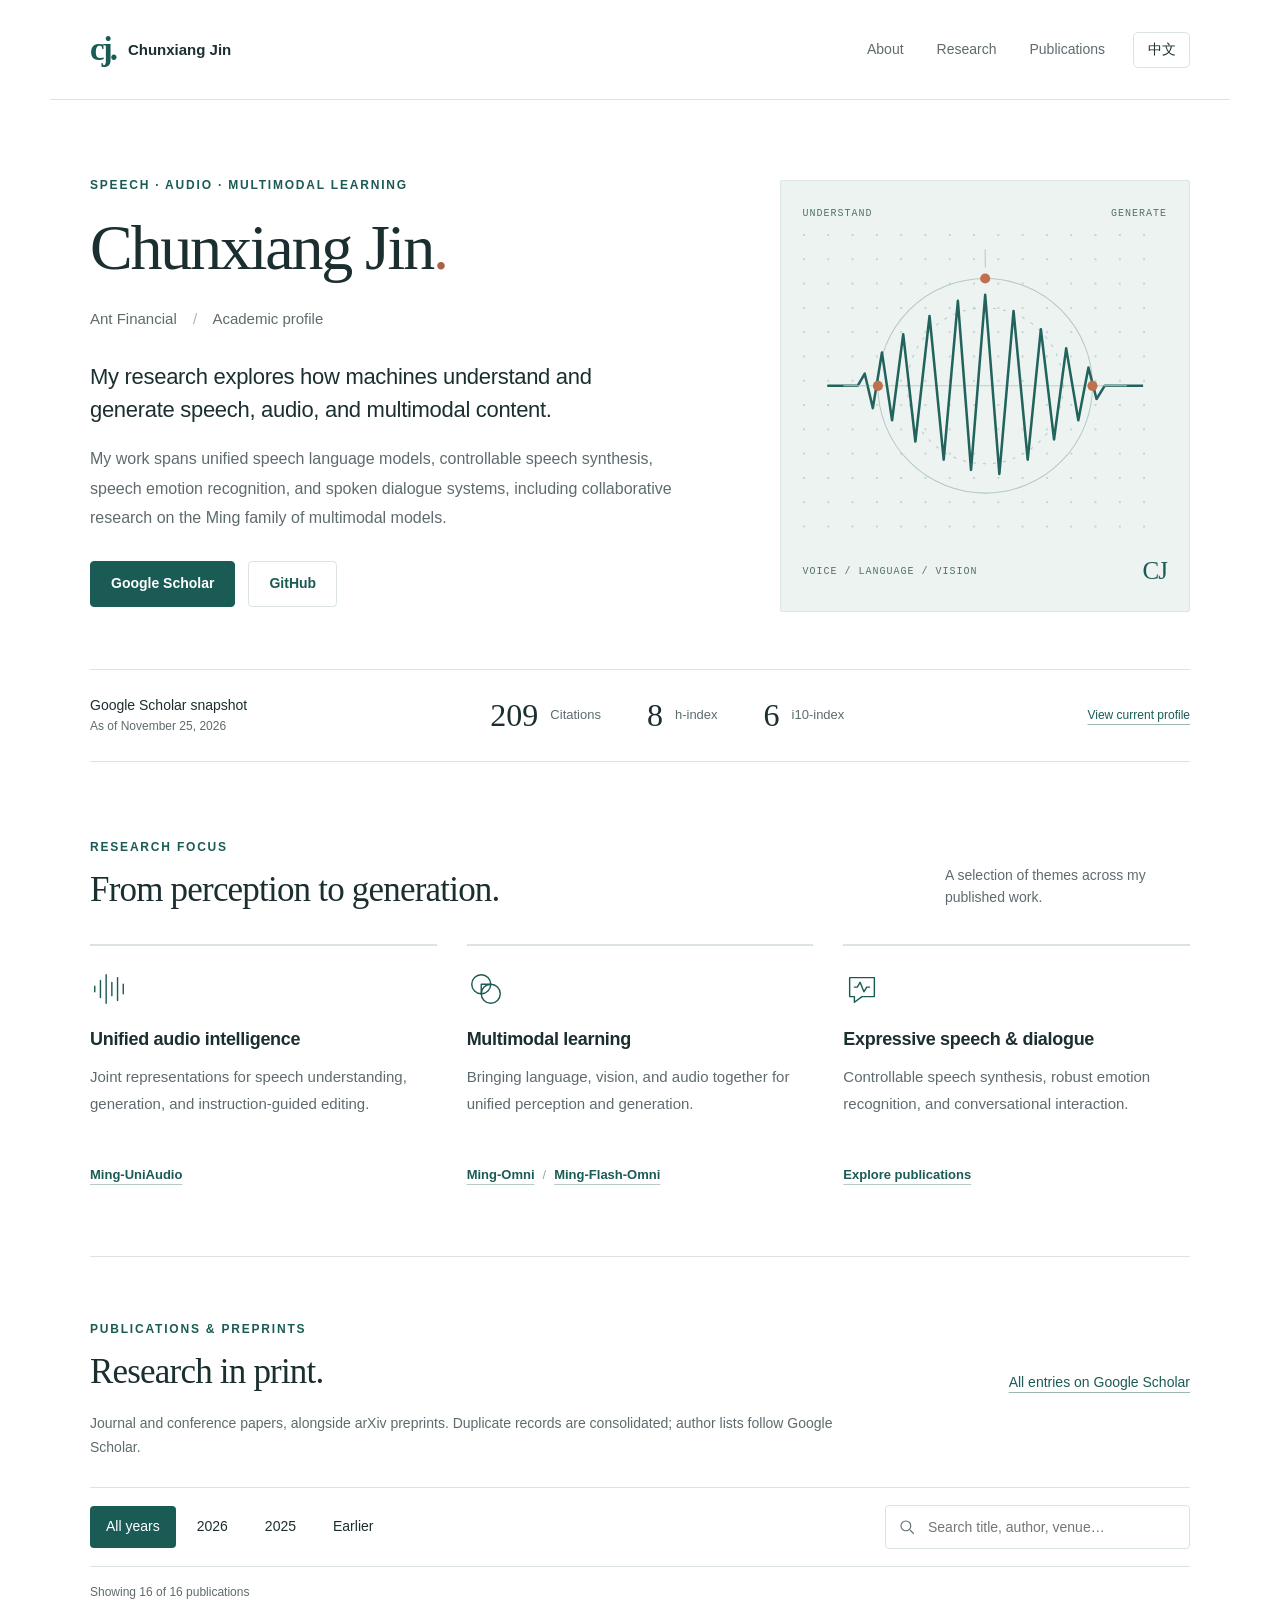
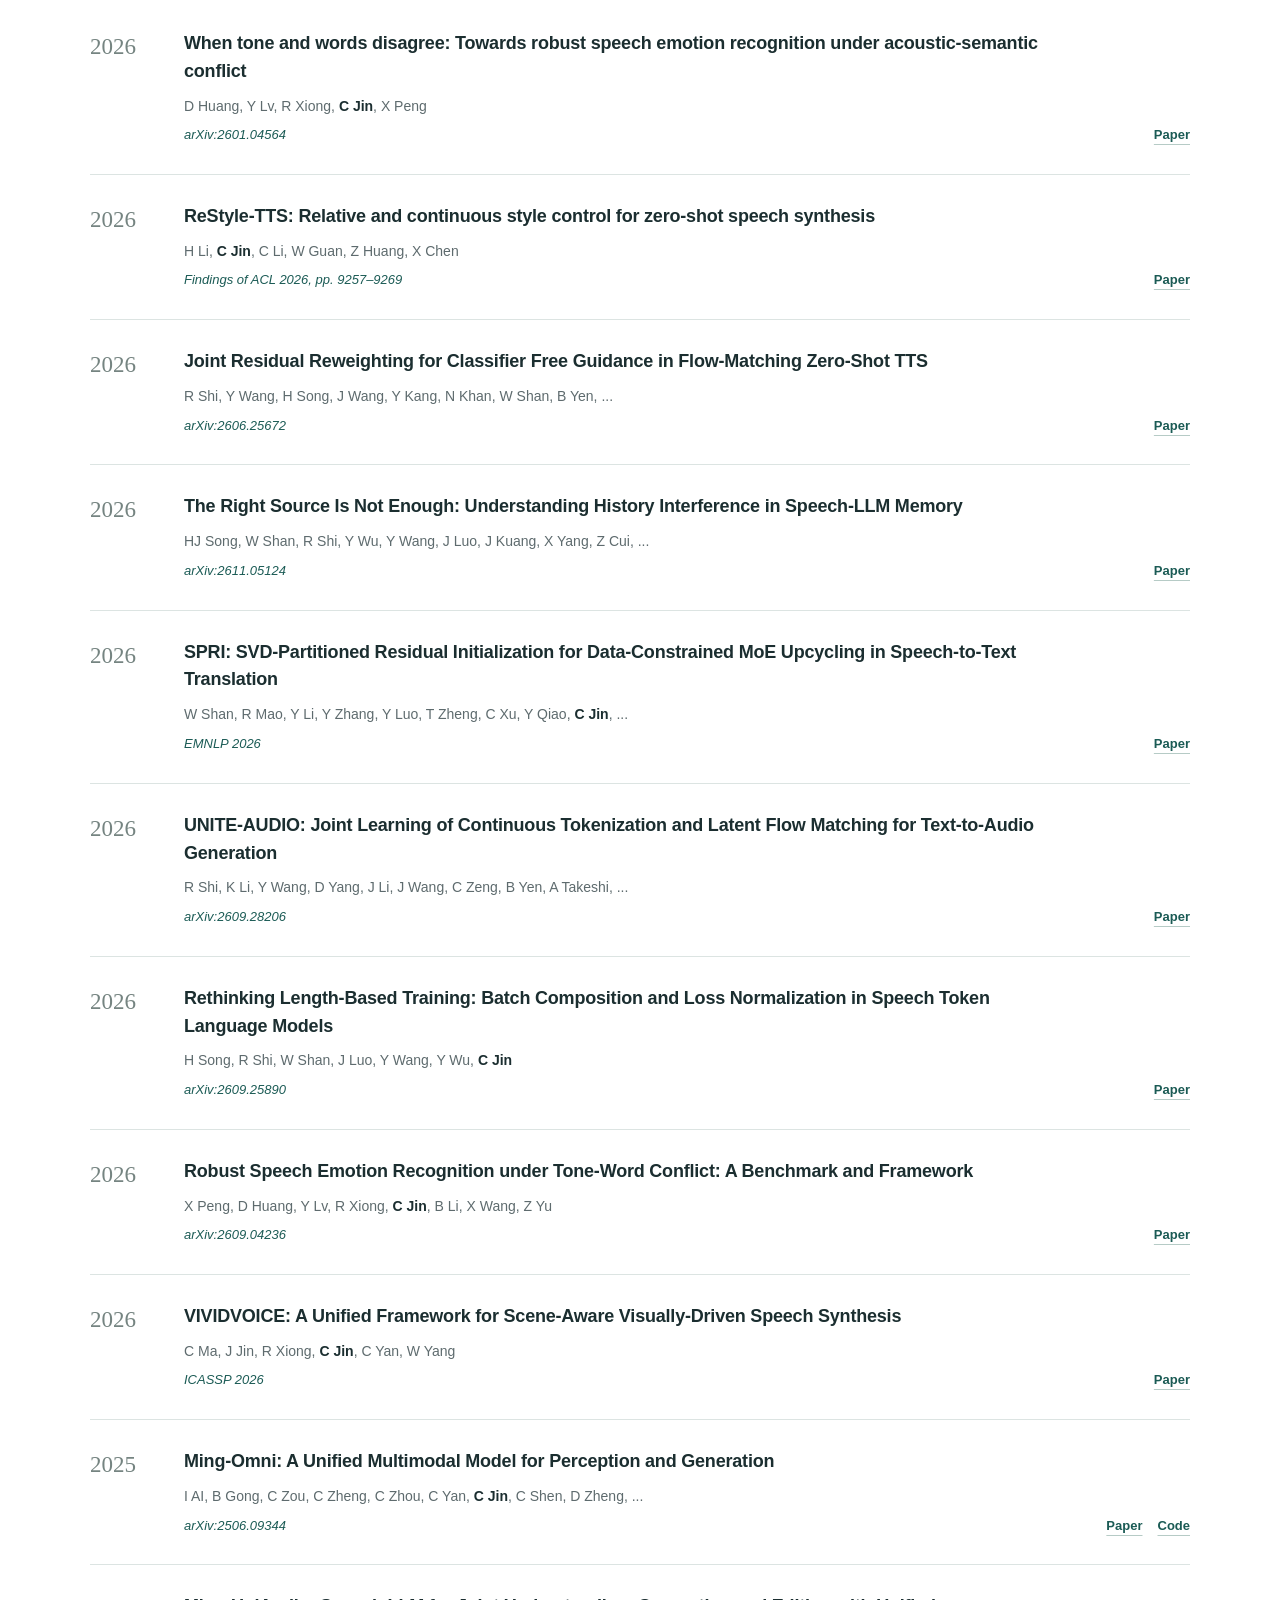
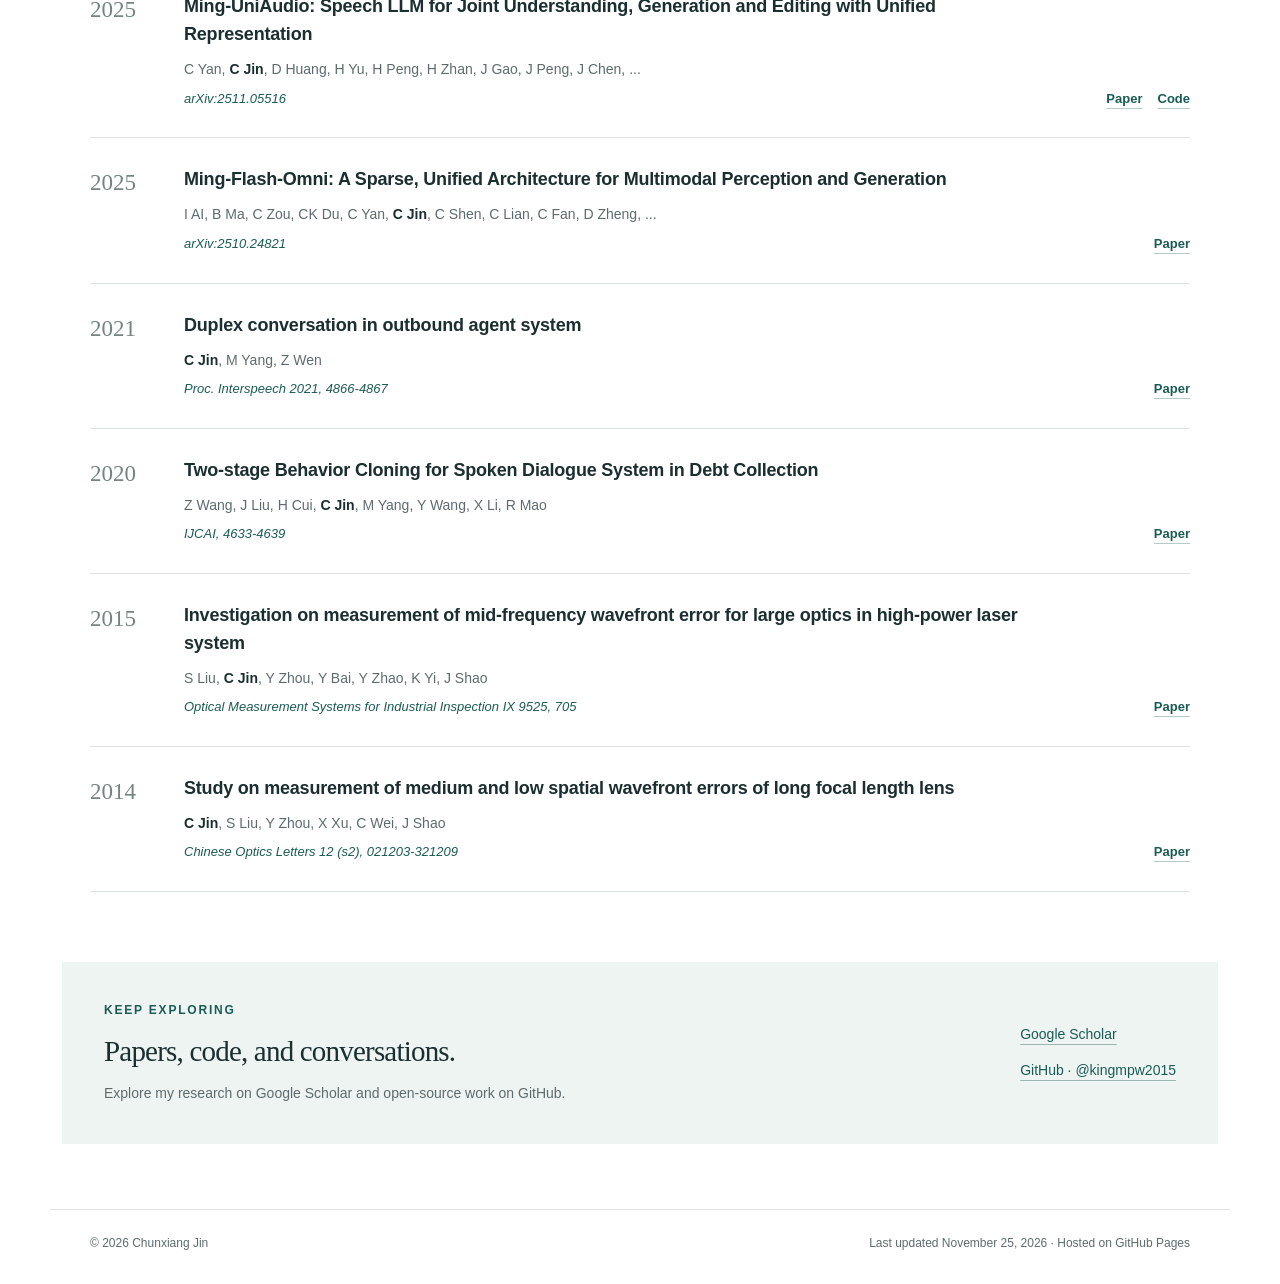
==== index.html @ 5a322dbf "Create bilingual academic homepage from Google Scholar profile" ====
<!doctype html>
<html lang="en">
<head>
  <meta charset="utf-8">
  <meta name="viewport" content="width=device-width, initial-scale=1">
  <meta name="description" content="Chunxiang Jin — research in speech, audio, multimodal understanding and generation. Publications and open-source research.">
  <meta name="theme-color" content="#123d40">
  <meta property="og:title" content="Chunxiang Jin | Academic Homepage">
  <meta property="og:description" content="Speech, audio & multimodal intelligence. Explore publications and open-source research by Chunxiang Jin.">
  <meta property="og:type" content="profile">
  <meta property="og:url" content="https://kingmpw2015.github.io/">
  <link rel="canonical" href="https://kingmpw2015.github.io/">
  <link rel="icon" type="image/svg+xml" href="assets/favicon.svg">
  <link rel="stylesheet" href="assets/style.css">
  <title>Chunxiang Jin | Academic Homepage</title>
  <script type="application/ld+json">{"@context":"https://schema.org","@type":"Person","name":"Chunxiang Jin","url":"https://kingmpw2015.github.io/","sameAs":["https://scholar.google.com/citations?user=cy7ml6kAAAAJ","https://github.com/kingmpw2015"],"knowsAbout":["Speech synthesis","Audio language models","Multimodal learning","Natural language processing"]}</script>
</head>
<body>
  <a class="skip" href="#main" data-i18n="skip">Skip to content</a>
  <header class="header">
    <a class="wordmark" href="#about" aria-label="Chunxiang Jin home"><span class="mark">cj.</span><span>Chunxiang Jin</span></a>
    <nav aria-label="Main navigation"><a href="#about" data-i18n="aboutNav">About</a><a href="#research" data-i18n="researchNav">Research</a><a href="#publications" data-i18n="pubNav">Publications</a></nav>
    <button id="language" class="language" type="button" aria-label="Switch to Chinese">中文</button>
  </header>
  <main id="main">
    <section class="hero" id="about" aria-labelledby="name">
      <div class="hero-content">
        <p class="eyebrow" data-i18n="heroLabel">SPEECH · AUDIO · MULTIMODAL LEARNING</p>
        <h1 id="name">Chunxiang Jin<span class="name-period">.</span></h1>
        <p class="affiliation">Ant Financial <span class="affiliation-divider">/</span> <span data-i18n="academicProfile">Academic profile</span></p>
        <p class="intro" data-i18n="intro">My research explores how machines understand and generate speech, audio, and multimodal content.</p>
        <p class="bio" data-i18n="bio">My work spans unified speech language models, controllable speech synthesis, speech emotion recognition, and spoken dialogue systems, including collaborative research on the Ming family of multimodal models.</p>
        <div class="hero-links"><a class="button primary" href="https://scholar.google.com/citations?user=cy7ml6kAAAAJ" target="_blank" rel="noopener noreferrer">Google Scholar</a><a class="button secondary" href="https://github.com/kingmpw2015" target="_blank" rel="noopener noreferrer">GitHub</a></div>
      </div>
      <div class="hero-art" aria-hidden="true">
        <div class="art-top"><span>UNDERSTAND</span><span>GENERATE</span></div>
        <svg viewBox="0 0 360 300" fill="none" xmlns="http://www.w3.org/2000/svg">
          <defs><pattern id="grid" width="24" height="24" patternUnits="userSpaceOnUse"><circle cx="1" cy="1" r="1" fill="#b6cdca"/></pattern></defs>
          <rect x="0" y="0" width="360" height="300" fill="url(#grid)"/>
          <circle cx="180" cy="150" r="106" stroke="#b3c9c6"/><circle cx="180" cy="150" r="77" stroke="#b3c9c6" stroke-dasharray="3 7"/>
          <path d="M24 150H54L61 138L69 172L78 117L88 184L99 99L111 205L125 81L139 223L153 66L166 233L180 60L194 237L208 76L222 223L235 94L248 203L260 113L272 184L282 132L290 163L298 150H336" stroke="#22635d" stroke-width="2.5" stroke-linejoin="round"/>
          <path d="M24 150H336" stroke="#22635d" stroke-opacity=".25"/>
          <circle cx="180" cy="44" r="5" fill="#c0704e"/><circle cx="286" cy="150" r="5" fill="#c0704e"/><circle cx="74" cy="150" r="5" fill="#c0704e"/>
          <path d="M180 33V15M297 150H320M40 150H63" stroke="#b3c9c6"/>
        </svg>
        <div class="art-bottom"><span>VOICE / LANGUAGE / VISION</span><span class="art-monogram">CJ</span></div>
      </div>
    </section>
    <aside class="metrics" aria-label="Google Scholar metrics">
      <div class="metrics-source"><span data-i18n="scholarSnapshot">Google Scholar snapshot</span><small data-i18n="asOf">As of November 25, 2026</small></div>
      <div class="metric"><strong>209</strong><span data-i18n="citations">Citations</span></div>
      <div class="metric"><strong>8</strong><span>h-index</span></div>
      <div class="metric"><strong>6</strong><span>i10-index</span></div>
      <a class="text-link" href="https://scholar.google.com/citations?user=cy7ml6kAAAAJ" target="_blank" rel="noopener noreferrer" data-i18n="liveProfile">View current profile</a>
    </aside>
    <section id="research" class="research" aria-labelledby="research-title">
      <div class="section-heading"><div><p class="eyebrow" data-i18n="researchLabel">RESEARCH FOCUS</p><h2 id="research-title" data-i18n="researchTitle">From perception to generation.</h2></div><p class="section-note" data-i18n="researchNote">A selection of themes across my published work.</p></div>
      <div class="research-grid">
        <article class="research-item"><div class="research-icon" aria-hidden="true"><svg viewBox="0 0 40 40"><path d="M5 17v6m6-12v18m6-24v30m6-22v14m6-19v24m6-17v10"/></svg></div><h3 data-i18n="audioTitle">Unified audio intelligence</h3><p data-i18n="audioText">Joint representations for speech understanding, generation, and instruction-guided editing.</p><a href="https://arxiv.org/abs/2511.05516" target="_blank" rel="noopener noreferrer">Ming-UniAudio</a></article>
        <article class="research-item"><div class="research-icon" aria-hidden="true"><svg viewBox="0 0 40 40"><circle cx="15" cy="15" r="10"/><circle cx="25" cy="25" r="10"/><path d="M15 25V15h10"/></svg></div><h3 data-i18n="multiTitle">Multimodal learning</h3><p data-i18n="multiText">Bringing language, vision, and audio together for unified perception and generation.</p><a href="https://arxiv.org/abs/2506.09344" target="_blank" rel="noopener noreferrer">Ming-Omni</a><span class="link-divider">/</span><a href="https://arxiv.org/abs/2510.24821" target="_blank" rel="noopener noreferrer">Ming-Flash-Omni</a></article>
        <article class="research-item"><div class="research-icon" aria-hidden="true"><svg viewBox="0 0 40 40"><path d="M7 8h26v20H20l-8 6v-6H7zM12 18h3l3-5 4 10 3-5h3"/></svg></div><h3 data-i18n="speechTitle">Expressive speech & dialogue</h3><p data-i18n="speechText">Controllable speech synthesis, robust emotion recognition, and conversational interaction.</p><a href="#publications" data-i18n="explorePapers">Explore publications</a></article>
      </div>
    </section>
    <section id="publications" class="publications" aria-labelledby="publications-title">
      <div class="section-heading"><div><p class="eyebrow" data-i18n="pubLabel">PUBLICATIONS & PREPRINTS</p><h2 id="publications-title" data-i18n="pubTitle">Research in print.</h2></div><a class="text-link" href="https://scholar.google.com/citations?user=cy7ml6kAAAAJ&sortby=pubdate" target="_blank" rel="noopener noreferrer" data-i18n="allOnScholar">All entries on Google Scholar</a></div>
      <p class="publication-note" data-i18n="pubNote">Journal and conference papers, alongside arXiv preprints. Duplicate records are consolidated; author lists follow Google Scholar.</p>
      <div class="filters" id="filters" hidden>
        <div class="year-filters" role="group" aria-label="Filter publications by year"><button type="button" data-year="all" aria-pressed="true" data-i18n="allYears">All years</button><button type="button" data-year="2026" aria-pressed="false">2026</button><button type="button" data-year="2025" aria-pressed="false">2025</button><button type="button" data-year="earlier" aria-pressed="false" data-i18n="earlier">Earlier</button></div>
        <label class="search"><svg viewBox="0 0 24 24" fill="none" aria-hidden="true"><circle cx="10.5" cy="10.5" r="6.5"/><path d="m16 16 5 5"/></svg><span class="sr-only" data-i18n="searchLabel">Search publications</span><input id="search" type="search" placeholder="Search title, author, venue…" autocomplete="off"></label>
      </div>
      <p class="result-count" id="result-count" role="status" aria-live="polite"></p>
      <div id="publication-list"><article class="publication" data-year="2026" data-search="when tone and words disagree: towards robust speech emotion recognition under acoustic-semantic conflict d huang, y lv, r xiong, c jin, x peng arxiv:2601.04564 2026">
        <div class="pub-year">2026</div>
        <div class="pub-body"><h3><a href="https://arxiv.org/abs/2601.04564" target="_blank" rel="noopener noreferrer">When tone and words disagree: Towards robust speech emotion recognition under acoustic-semantic conflict</a></h3>
        <p class="pub-authors">D Huang, Y Lv, R Xiong, <strong>C Jin</strong>, X Peng</p><div class="pub-meta"><span class="pub-venue">arXiv:2601.04564</span><span class="pub-links"><a href="https://arxiv.org/abs/2601.04564" target="_blank" rel="noopener noreferrer" data-i18n="paper">Paper</a></span></div></div>
      </article>
<article class="publication" data-year="2026" data-search="restyle-tts: relative and continuous style control for zero-shot speech synthesis h li, c jin, c li, w guan, z huang, x chen findings of acl 2026, pp. 9257–9269 2026">
        <div class="pub-year">2026</div>
        <div class="pub-body"><h3><a href="https://scholar.google.com/citations?view_op=view_citation&amp;hl=en&amp;user=cy7ml6kAAAAJ&amp;pagesize=100&amp;citation_for_view=cy7ml6kAAAAJ:eQOLeE2rZwMC" target="_blank" rel="noopener noreferrer">ReStyle-TTS: Relative and continuous style control for zero-shot speech synthesis</a></h3>
        <p class="pub-authors">H Li, <strong>C Jin</strong>, C Li, W Guan, Z Huang, X Chen</p><div class="pub-meta"><span class="pub-venue">Findings of ACL 2026, pp. 9257–9269</span><span class="pub-links"><a href="https://scholar.google.com/citations?view_op=view_citation&amp;hl=en&amp;user=cy7ml6kAAAAJ&amp;pagesize=100&amp;citation_for_view=cy7ml6kAAAAJ:eQOLeE2rZwMC" target="_blank" rel="noopener noreferrer" data-i18n="paper">Paper</a></span></div></div>
      </article>
<article class="publication" data-year="2026" data-search="joint residual reweighting for classifier free guidance in flow-matching zero-shot tts r shi, y wang, h song, j wang, y kang, n khan, w shan, b yen, ... arxiv:2606.25672 2026">
        <div class="pub-year">2026</div>
        <div class="pub-body"><h3><a href="https://arxiv.org/abs/2606.25672" target="_blank" rel="noopener noreferrer">Joint Residual Reweighting for Classifier Free Guidance in Flow-Matching Zero-Shot TTS</a></h3>
        <p class="pub-authors">R Shi, Y Wang, H Song, J Wang, Y Kang, N Khan, W Shan, B Yen, ...</p><div class="pub-meta"><span class="pub-venue">arXiv:2606.25672</span><span class="pub-links"><a href="https://arxiv.org/abs/2606.25672" target="_blank" rel="noopener noreferrer" data-i18n="paper">Paper</a></span></div></div>
      </article>
<article class="publication" data-year="2026" data-search="the right source is not enough: understanding history interference in speech-llm memory hj song, w shan, r shi, y wu, y wang, j luo, j kuang, x yang, z cui, ... arxiv:2611.05124 2026">
        <div class="pub-year">2026</div>
        <div class="pub-body"><h3><a href="https://arxiv.org/abs/2611.05124" target="_blank" rel="noopener noreferrer">The Right Source Is Not Enough: Understanding History Interference in Speech-LLM Memory</a></h3>
        <p class="pub-authors">HJ Song, W Shan, R Shi, Y Wu, Y Wang, J Luo, J Kuang, X Yang, Z Cui, ...</p><div class="pub-meta"><span class="pub-venue">arXiv:2611.05124</span><span class="pub-links"><a href="https://arxiv.org/abs/2611.05124" target="_blank" rel="noopener noreferrer" data-i18n="paper">Paper</a></span></div></div>
      </article>
<article class="publication" data-year="2026" data-search="spri: svd-partitioned residual initialization for data-constrained moe upcycling in speech-to-text translation w shan, r mao, y li, y zhang, y luo, t zheng, c xu, y qiao, c jin, ... emnlp 2026 2026">
        <div class="pub-year">2026</div>
        <div class="pub-body"><h3><a href="https://arxiv.org/abs/2606.16456" target="_blank" rel="noopener noreferrer">SPRI: SVD-Partitioned Residual Initialization for Data-Constrained MoE Upcycling in Speech-to-Text Translation</a></h3>
        <p class="pub-authors">W Shan, R Mao, Y Li, Y Zhang, Y Luo, T Zheng, C Xu, Y Qiao, <strong>C Jin</strong>, ...</p><div class="pub-meta"><span class="pub-venue">EMNLP 2026</span><span class="pub-links"><a href="https://arxiv.org/abs/2606.16456" target="_blank" rel="noopener noreferrer" data-i18n="paper">Paper</a></span></div></div>
      </article>
<article class="publication" data-year="2026" data-search="unite-audio: joint learning of continuous tokenization and latent flow matching for text-to-audio generation r shi, k li, y wang, d yang, j li, j wang, c zeng, b yen, a takeshi, ... arxiv:2609.28206 2026">
        <div class="pub-year">2026</div>
        <div class="pub-body"><h3><a href="https://arxiv.org/abs/2609.28206" target="_blank" rel="noopener noreferrer">UNITE-AUDIO: Joint Learning of Continuous Tokenization and Latent Flow Matching for Text-to-Audio Generation</a></h3>
        <p class="pub-authors">R Shi, K Li, Y Wang, D Yang, J Li, J Wang, C Zeng, B Yen, A Takeshi, ...</p><div class="pub-meta"><span class="pub-venue">arXiv:2609.28206</span><span class="pub-links"><a href="https://arxiv.org/abs/2609.28206" target="_blank" rel="noopener noreferrer" data-i18n="paper">Paper</a></span></div></div>
      </article>
<article class="publication" data-year="2026" data-search="rethinking length-based training: batch composition and loss normalization in speech token language models h song, r shi, w shan, j luo, y wang, y wu, c jin arxiv:2609.25890 2026">
        <div class="pub-year">2026</div>
        <div class="pub-body"><h3><a href="https://arxiv.org/abs/2609.25890" target="_blank" rel="noopener noreferrer">Rethinking Length-Based Training: Batch Composition and Loss Normalization in Speech Token Language Models</a></h3>
        <p class="pub-authors">H Song, R Shi, W Shan, J Luo, Y Wang, Y Wu, <strong>C Jin</strong></p><div class="pub-meta"><span class="pub-venue">arXiv:2609.25890</span><span class="pub-links"><a href="https://arxiv.org/abs/2609.25890" target="_blank" rel="noopener noreferrer" data-i18n="paper">Paper</a></span></div></div>
      </article>
<article class="publication" data-year="2026" data-search="robust speech emotion recognition under tone-word conflict: a benchmark and framework x peng, d huang, y lv, r xiong, c jin, b li, x wang, z yu arxiv:2609.04236 2026">
        <div class="pub-year">2026</div>
        <div class="pub-body"><h3><a href="https://arxiv.org/abs/2609.04236" target="_blank" rel="noopener noreferrer">Robust Speech Emotion Recognition under Tone-Word Conflict: A Benchmark and Framework</a></h3>
        <p class="pub-authors">X Peng, D Huang, Y Lv, R Xiong, <strong>C Jin</strong>, B Li, X Wang, Z Yu</p><div class="pub-meta"><span class="pub-venue">arXiv:2609.04236</span><span class="pub-links"><a href="https://arxiv.org/abs/2609.04236" target="_blank" rel="noopener noreferrer" data-i18n="paper">Paper</a></span></div></div>
      </article>
<article class="publication" data-year="2026" data-search="vividvoice: a unified framework for scene-aware visually-driven speech synthesis c ma, j jin, r xiong, c jin, c yan, w yang icassp 2026 2026">
        <div class="pub-year">2026</div>
        <div class="pub-body"><h3><a href="https://scholar.google.com/citations?view_op=view_citation&amp;hl=en&amp;user=cy7ml6kAAAAJ&amp;pagesize=100&amp;citation_for_view=cy7ml6kAAAAJ:WF5omc3nYNoC" target="_blank" rel="noopener noreferrer">VIVIDVOICE: A Unified Framework for Scene-Aware Visually-Driven Speech Synthesis</a></h3>
        <p class="pub-authors">C Ma, J Jin, R Xiong, <strong>C Jin</strong>, C Yan, W Yang</p><div class="pub-meta"><span class="pub-venue">ICASSP 2026</span><span class="pub-links"><a href="https://scholar.google.com/citations?view_op=view_citation&amp;hl=en&amp;user=cy7ml6kAAAAJ&amp;pagesize=100&amp;citation_for_view=cy7ml6kAAAAJ:WF5omc3nYNoC" target="_blank" rel="noopener noreferrer" data-i18n="paper">Paper</a></span></div></div>
      </article>
<article class="publication" data-year="2025" data-search="ming-omni: a unified multimodal model for perception and generation i ai, b gong, c zou, c zheng, c zhou, c yan, c jin, c shen, d zheng, ... arxiv:2506.09344 2025">
        <div class="pub-year">2025</div>
        <div class="pub-body"><h3><a href="https://arxiv.org/abs/2506.09344" target="_blank" rel="noopener noreferrer">Ming-Omni: A Unified Multimodal Model for Perception and Generation</a></h3>
        <p class="pub-authors">I AI, B Gong, C Zou, C Zheng, C Zhou, C Yan, <strong>C Jin</strong>, C Shen, D Zheng, ...</p><div class="pub-meta"><span class="pub-venue">arXiv:2506.09344</span><span class="pub-links"><a href="https://arxiv.org/abs/2506.09344" target="_blank" rel="noopener noreferrer" data-i18n="paper">Paper</a><a href="https://github.com/inclusionAI/Ming" target="_blank" rel="noopener noreferrer" data-i18n="code">Code</a></span></div></div>
      </article>
<article class="publication" data-year="2025" data-search="ming-uniaudio: speech llm for joint understanding, generation and editing with unified representation c yan, c jin, d huang, h yu, h peng, h zhan, j gao, j peng, j chen, ... arxiv:2511.05516 2025">
        <div class="pub-year">2025</div>
        <div class="pub-body"><h3><a href="https://arxiv.org/abs/2511.05516" target="_blank" rel="noopener noreferrer">Ming-UniAudio: Speech LLM for Joint Understanding, Generation and Editing with Unified Representation</a></h3>
        <p class="pub-authors">C Yan, <strong>C Jin</strong>, D Huang, H Yu, H Peng, H Zhan, J Gao, J Peng, J Chen, ...</p><div class="pub-meta"><span class="pub-venue">arXiv:2511.05516</span><span class="pub-links"><a href="https://arxiv.org/abs/2511.05516" target="_blank" rel="noopener noreferrer" data-i18n="paper">Paper</a><a href="https://github.com/inclusionAI/Ming-UniAudio" target="_blank" rel="noopener noreferrer" data-i18n="code">Code</a></span></div></div>
      </article>
<article class="publication" data-year="2025" data-search="ming-flash-omni: a sparse, unified architecture for multimodal perception and generation i ai, b ma, c zou, ck du, c yan, c jin, c shen, c lian, c fan, d zheng, ... arxiv:2510.24821 2025">
        <div class="pub-year">2025</div>
        <div class="pub-body"><h3><a href="https://arxiv.org/abs/2510.24821" target="_blank" rel="noopener noreferrer">Ming-Flash-Omni: A Sparse, Unified Architecture for Multimodal Perception and Generation</a></h3>
        <p class="pub-authors">I AI, B Ma, C Zou, CK Du, C Yan, <strong>C Jin</strong>, C Shen, C Lian, C Fan, D Zheng, ...</p><div class="pub-meta"><span class="pub-venue">arXiv:2510.24821</span><span class="pub-links"><a href="https://arxiv.org/abs/2510.24821" target="_blank" rel="noopener noreferrer" data-i18n="paper">Paper</a></span></div></div>
      </article>
<article class="publication" data-year="2021" data-search="duplex conversation in outbound agent system c jin, m yang, z wen proc. interspeech 2021, 4866-4867 2021">
        <div class="pub-year">2021</div>
        <div class="pub-body"><h3><a href="https://scholar.google.com/citations?view_op=view_citation&amp;hl=en&amp;user=cy7ml6kAAAAJ&amp;pagesize=100&amp;citation_for_view=cy7ml6kAAAAJ:zYLM7Y9cAGgC" target="_blank" rel="noopener noreferrer">Duplex conversation in outbound agent system</a></h3>
        <p class="pub-authors"><strong>C Jin</strong>, M Yang, Z Wen</p><div class="pub-meta"><span class="pub-venue">Proc. Interspeech 2021, 4866-4867</span><span class="pub-links"><a href="https://scholar.google.com/citations?view_op=view_citation&amp;hl=en&amp;user=cy7ml6kAAAAJ&amp;pagesize=100&amp;citation_for_view=cy7ml6kAAAAJ:zYLM7Y9cAGgC" target="_blank" rel="noopener noreferrer" data-i18n="paper">Paper</a></span></div></div>
      </article>
<article class="publication" data-year="2020" data-search="two-stage behavior cloning for spoken dialogue system in debt collection z wang, j liu, h cui, c jin, m yang, y wang, x li, r mao ijcai, 4633-4639 2020">
        <div class="pub-year">2020</div>
        <div class="pub-body"><h3><a href="https://scholar.google.com/citations?view_op=view_citation&amp;hl=en&amp;user=cy7ml6kAAAAJ&amp;pagesize=100&amp;citation_for_view=cy7ml6kAAAAJ:W7OEmFMy1HYC" target="_blank" rel="noopener noreferrer">Two-stage Behavior Cloning for Spoken Dialogue System in Debt Collection</a></h3>
        <p class="pub-authors">Z Wang, J Liu, H Cui, <strong>C Jin</strong>, M Yang, Y Wang, X Li, R Mao</p><div class="pub-meta"><span class="pub-venue">IJCAI, 4633-4639</span><span class="pub-links"><a href="https://scholar.google.com/citations?view_op=view_citation&amp;hl=en&amp;user=cy7ml6kAAAAJ&amp;pagesize=100&amp;citation_for_view=cy7ml6kAAAAJ:W7OEmFMy1HYC" target="_blank" rel="noopener noreferrer" data-i18n="paper">Paper</a></span></div></div>
      </article>
<article class="publication" data-year="2015" data-search="investigation on measurement of mid-frequency wavefront error for large optics in high-power laser system s liu, c jin, y zhou, y bai, y zhao, k yi, j shao optical measurement systems for industrial inspection ix 9525, 705 2015">
        <div class="pub-year">2015</div>
        <div class="pub-body"><h3><a href="https://scholar.google.com/citations?view_op=view_citation&amp;hl=en&amp;user=cy7ml6kAAAAJ&amp;pagesize=100&amp;citation_for_view=cy7ml6kAAAAJ:u-x6o8ySG0sC" target="_blank" rel="noopener noreferrer">Investigation on measurement of mid-frequency wavefront error for large optics in high-power laser system</a></h3>
        <p class="pub-authors">S Liu, <strong>C Jin</strong>, Y Zhou, Y Bai, Y Zhao, K Yi, J Shao</p><div class="pub-meta"><span class="pub-venue">Optical Measurement Systems for Industrial Inspection IX 9525, 705</span><span class="pub-links"><a href="https://scholar.google.com/citations?view_op=view_citation&amp;hl=en&amp;user=cy7ml6kAAAAJ&amp;pagesize=100&amp;citation_for_view=cy7ml6kAAAAJ:u-x6o8ySG0sC" target="_blank" rel="noopener noreferrer" data-i18n="paper">Paper</a></span></div></div>
      </article>
<article class="publication" data-year="2014" data-search="study on measurement of medium and low spatial wavefront errors of long focal length lens c jin, s liu, y zhou, x xu, c wei, j shao chinese optics letters 12 (s2), 021203-321209 2014">
        <div class="pub-year">2014</div>
        <div class="pub-body"><h3><a href="https://scholar.google.com/citations?view_op=view_citation&amp;hl=en&amp;user=cy7ml6kAAAAJ&amp;pagesize=100&amp;citation_for_view=cy7ml6kAAAAJ:d1gkVwhDpl0C" target="_blank" rel="noopener noreferrer">Study on measurement of medium and low spatial wavefront errors of long focal length lens</a></h3>
        <p class="pub-authors"><strong>C Jin</strong>, S Liu, Y Zhou, X Xu, C Wei, J Shao</p><div class="pub-meta"><span class="pub-venue">Chinese Optics Letters 12 (s2), 021203-321209</span><span class="pub-links"><a href="https://scholar.google.com/citations?view_op=view_citation&amp;hl=en&amp;user=cy7ml6kAAAAJ&amp;pagesize=100&amp;citation_for_view=cy7ml6kAAAAJ:d1gkVwhDpl0C" target="_blank" rel="noopener noreferrer" data-i18n="paper">Paper</a></span></div></div>
      </article></div>
      <div class="empty" id="empty" hidden><p data-i18n="noResults">No publications match your search.</p><button class="button secondary" id="reset" type="button" data-i18n="reset">Reset filters</button></div>
    </section>
    <section class="connect" aria-labelledby="connect-title"><div><p class="eyebrow" data-i18n="connectLabel">KEEP EXPLORING</p><h2 id="connect-title" data-i18n="connectTitle">Papers, code, and conversations.</h2><p data-i18n="connectText">Explore my research on Google Scholar and open-source work on GitHub.</p></div><div class="connect-links"><a href="https://scholar.google.com/citations?user=cy7ml6kAAAAJ" target="_blank" rel="noopener noreferrer">Google Scholar</a><a href="https://github.com/kingmpw2015" target="_blank" rel="noopener noreferrer">GitHub · @kingmpw2015</a></div></section>
  </main>
  <footer><span>© 2026 Chunxiang Jin</span><span data-i18n="footer">Last updated November 25, 2026 · Hosted on GitHub Pages</span></footer>
  <script src="assets/main.js" defer></script>
</body>
</html>
---- assets/style.css ----
:root{--ink:#1b2e30;--muted:#5e6b6e;--green:#1b5b55;--line:#dce4e2;--light:#edf4f1;--paper:#fff;--serif:Georgia,'Times New Roman','Songti SC',serif;--sans:Inter,-apple-system,BlinkMacSystemFont,'Segoe UI','PingFang SC','Microsoft YaHei',sans-serif}*{box-sizing:border-box}html{scroll-behavior:smooth;scroll-padding-top:110px}body{margin:0;color:var(--ink);background:var(--paper);font-family:var(--sans);font-size:16px;line-height:1.7}a{color:var(--green);text-decoration:none;text-underline-offset:5px}a:hover{text-decoration:underline}button,input{font:inherit}button,a,input{-webkit-tap-highlight-color:transparent}button{cursor:pointer}button:focus-visible,a:focus-visible,input:focus-visible{outline:3px solid #bc704e;outline-offset:5px}button{color:inherit}svg{display:block}main,.header,footer{max-width:1180px;margin:auto;padding-left:40px;padding-right:40px}.header{height:100px;display:flex;align-items:center;justify-content:space-between;gap:28px;border-bottom:1px solid var(--line)}.wordmark{display:flex;gap:13px;align-items:center;color:var(--ink);font-weight:600;font-size:15px}.mark{font-family:var(--serif);color:var(--green);font-size:33px;font-weight:700;letter-spacing:-3px;line-height:1}.header nav{display:flex;gap:33px;margin-left:auto}.header nav a{color:var(--muted);font-size:14px}.header nav a:hover{color:var(--green)}.language{border:1px solid var(--line);border-radius:5px;padding:5px 12px;background:white;font-size:14px;min-width:57px;min-height:36px}.hero{display:grid;grid-template-columns:1.5fr 1fr;gap:74px;padding:75px 0 62px;align-items:center}.eyebrow{font-size:12px;font-weight:650;letter-spacing:1.8px;color:var(--green);margin:0 0 18px}h1,h2,h3,p{margin-top:0}h1{font-family:var(--serif);font-size:clamp(44px,5vw,66px);font-weight:400;line-height:1.1;letter-spacing:-2.2px;margin-bottom:22px}.name-period{color:#aa6246}.affiliation{font-size:15px;color:var(--muted);margin-bottom:29px}.affiliation-divider{color:#abb8b5;margin:0 12px}.intro{font-size:22px;line-height:1.5;max-width:580px;margin-bottom:18px;letter-spacing:-.3px}.bio{color:var(--muted);max-width:590px;font-size:16px;line-height:1.85;margin-bottom:28px}.hero-links{display:flex;gap:13px;flex-wrap:wrap}.button{display:inline-flex;align-items:center;justify-content:center;padding:10px 20px;border-radius:4px;font-size:14px;font-weight:550;min-height:46px;border:1px solid var(--line)}.button:hover{text-decoration:none;filter:brightness(.94)}.primary{background:var(--green);border-color:var(--green);color:white}.secondary{background:white;color:var(--green)}.hero-art{align-self:center;background:#edf3f0;border:1px solid #dce7e2;padding:24px 22px 18px;transform:translateY(5px);border-radius:2px}.hero-art svg{width:100%;margin:12px 0}.art-top,.art-bottom{display:flex;justify-content:space-between;align-items:center;font-family:ui-monospace,monospace;font-size:10px;letter-spacing:1px;color:#53736e}.art-monogram{font-family:var(--serif);font-size:25px;letter-spacing:-1px;color:var(--green)}.metrics{border-top:1px solid var(--line);border-bottom:1px solid var(--line);padding:24px 0;display:flex;gap:46px;align-items:center}.metrics-source{font-size:14px;line-height:1.65;margin-right:auto}.metrics-source small{display:block;color:var(--muted);font-size:12px}.metric{display:flex;align-items:center;gap:12px}.metric strong{font:32px var(--serif)}.metric span{font-size:13px;color:var(--muted)}.text-link{font-size:14px;text-decoration:underline;text-decoration-color:#9db6b1}.metrics .text-link{margin-left:auto;font-size:12px}.research{padding:75px 0 69px}.section-heading{display:flex;align-items:end;justify-content:space-between;gap:30px;margin-bottom:31px}.section-heading .eyebrow{margin-bottom:10px}h2{font-family:var(--serif);font-size:35px;line-height:1.3;letter-spacing:-.8px;font-weight:400;margin-bottom:0}.section-note{max-width:245px;font-size:14px;color:var(--muted);line-height:1.6;margin-bottom:4px}.research-grid{display:grid;grid-template-columns:repeat(3,1fr);gap:30px}.research-item{border-top:2px solid var(--line);padding-top:24px}.research-icon{width:38px;height:38px;margin-bottom:18px}.research-icon svg{width:100%;height:100%;fill:none;stroke:var(--green);stroke-width:1.5;stroke-linecap:round;stroke-linejoin:round}h3{font-weight:600;font-size:18px;letter-spacing:-.3px;line-height:1.5}.research-item h3{margin-bottom:10px}.research-item p{color:var(--muted);font-size:15px;line-height:1.8;min-height:81px;margin-bottom:16px}.research-item a{font-size:13px;font-weight:550;text-decoration:underline;text-decoration-color:#b6cbc6}.link-divider{font-size:13px;color:#9aa9a6;margin:0 8px}.publications{padding:62px 0 70px;border-top:1px solid var(--line)}.publications .section-heading{margin-bottom:17px}.publication-note{font-size:14px;color:var(--muted);max-width:790px;line-height:1.7;margin-bottom:27px}.filters{display:flex;gap:22px;justify-content:space-between;align-items:center;padding:17px 0;border-top:1px solid var(--line);border-bottom:1px solid var(--line)}[hidden]{display:none!important}.year-filters{display:flex;gap:5px}.year-filters button{border:0;background:transparent;border-radius:4px;padding:9px 16px;font-size:14px;min-height:42px;white-space:nowrap}.year-filters button[aria-pressed=true]{background:var(--green);color:white}.year-filters button:hover:not([aria-pressed=true]){background:var(--light)}.search{display:flex;align-items:center;gap:10px;border:1px solid var(--line);border-radius:4px;padding:6px 12px;width:305px}.search svg{width:18px;height:18px;stroke:var(--muted);stroke-width:1.5;flex-shrink:0}.search input{border:0;outline:0;min-width:0;width:100%;font-size:14px;line-height:28px;background:transparent;color:var(--ink)}.search:focus-within{outline:2px solid var(--green);outline-offset:2px}.result-count{font-size:12px;color:var(--muted);margin:15px 0 0;min-height:20px}.publication{display:grid;grid-template-columns:70px 1fr;gap:24px;padding:28px 0;border-bottom:1px solid var(--line)}.pub-year{font-family:var(--serif);font-size:23px;color:#758481;line-height:1.5}.pub-body h3{font-size:18px;line-height:1.55;margin-bottom:8px;font-weight:550;letter-spacing:-.2px;max-width:880px}.pub-body h3 a{color:var(--ink)}.pub-authors{font-size:14px;color:var(--muted);line-height:1.75;margin-bottom:7px}.pub-authors strong{font-weight:650;color:var(--ink)}.pub-meta{display:flex;gap:18px;align-items:center;flex-wrap:wrap;font-size:13px;color:var(--green);line-height:1.6}.pub-venue{margin-right:auto;font-style:italic}.pub-links{display:flex;gap:15px;font-size:13px;font-weight:550}.pub-links a{text-decoration:underline;text-decoration-color:#b6cbc6}.empty{padding:50px 0;text-align:center;color:var(--muted)}.connect{background:var(--light);margin:0 -28px 65px;padding:38px 42px;display:flex;align-items:center;justify-content:space-between;gap:35px}.connect .eyebrow{margin-bottom:12px}.connect h2{font-size:29px}.connect p:last-child{font-size:14px;color:var(--muted);margin:12px 0 0}.connect-links{display:flex;flex-direction:column;gap:12px;flex-shrink:0;font-size:14px}.connect-links a{text-decoration:underline;text-decoration-color:#9db6b1}footer{display:flex;justify-content:space-between;gap:20px;padding-top:23px;padding-bottom:30px;font-size:12px;color:var(--muted);border-top:1px solid var(--line)}.skip{position:absolute;top:-100px;left:20px;padding:12px;background:white;z-index:10}.skip:focus{top:10px}.sr-only{position:absolute;width:1px;height:1px;padding:0;margin:-1px;overflow:hidden;clip:rect(0,0,0,0);white-space:nowrap;border:0}
@media(min-width:1600px){.hero{padding-top:95px;padding-bottom:80px}}
@media(max-width:1000px){.hero{gap:35px;grid-template-columns:1.5fr 1fr}.metrics{gap:25px}.metric{flex-direction:column;gap:0;align-items:start}.metrics .text-link{max-width:95px}.research-grid{gap:22px}.research-item p{min-height:108px}.hero-art{padding:18px 14px}.art-top,.art-bottom{font-size:8px}.connect{margin-left:0;margin-right:0;padding:30px}}
@media(max-width:720px){html{scroll-padding-top:24px}main,.header,footer{padding-left:24px;padding-right:24px}.header{height:auto;min-height:88px;gap:15px;flex-wrap:wrap;padding-top:17px;padding-bottom:15px}.wordmark{font-size:14px}.header nav{order:3;width:100%;justify-content:center;gap:36px}.language{margin-left:auto}.hero{grid-template-columns:1fr;padding:46px 0 37px;gap:30px}.hero h1{font-size:49px}.hero .eyebrow{font-size:10px;letter-spacing:1.5px}.intro{font-size:21px}.hero-art{display:none}.metrics{gap:19px;flex-wrap:wrap;padding:22px 0}.metrics-source{width:100%;display:flex;align-items:center;justify-content:space-between;gap:10px}.metrics-source small{font-size:11px}.metric{flex-direction:row;gap:8px}.metric strong{font-size:27px}.metric span{font-size:12px}.metrics .text-link{max-width:none;margin-left:0;width:100%;font-size:12px}.research{padding:48px 0}.section-heading{align-items:start;flex-direction:column;gap:16px;margin-bottom:25px}h2{font-size:30px}.section-note{max-width:none;margin:0}.research-grid{grid-template-columns:1fr;gap:29px}.research-item{position:relative;padding-left:56px;padding-top:24px}.research-icon{position:absolute;left:0;top:26px;width:32px}.research-item p{min-height:0;margin-bottom:12px}.research-item h3{font-size:18px}.publications{padding:45px 0}.filters{align-items:stretch;flex-direction:column;gap:14px}.year-filters{justify-content:space-between}.year-filters button{padding:9px 13px}.search{width:100%}.publication{grid-template-columns:1fr;gap:5px;padding:24px 0}.pub-year{font-family:var(--sans);font-size:13px;color:var(--green);font-weight:600}.pub-body h3{font-size:17px}.pub-meta{align-items:start;gap:9px;flex-direction:column}.connect{padding:27px 24px;flex-direction:column;align-items:start;margin-bottom:38px;gap:24px}.connect h2{font-size:27px}footer{flex-direction:column;gap:5px;font-size:11px}}
@media(prefers-reduced-motion:reduce){html{scroll-behavior:auto}}
@media print{.header nav,.language,.hero-art,.filters,.result-count,.connect,.skip{display:none!important}.hero{display:block;padding:25px 0}.hero h1{font-size:40px}main,.header,footer{max-width:none;padding-left:0;padding-right:0}.publication{break-inside:avoid}.publication[hidden]{display:grid!important}.research{padding:30px 0}.publications{padding:30px 0}a{color:inherit}.metrics{gap:25px}body{font-size:12pt}.header{height:60px}}
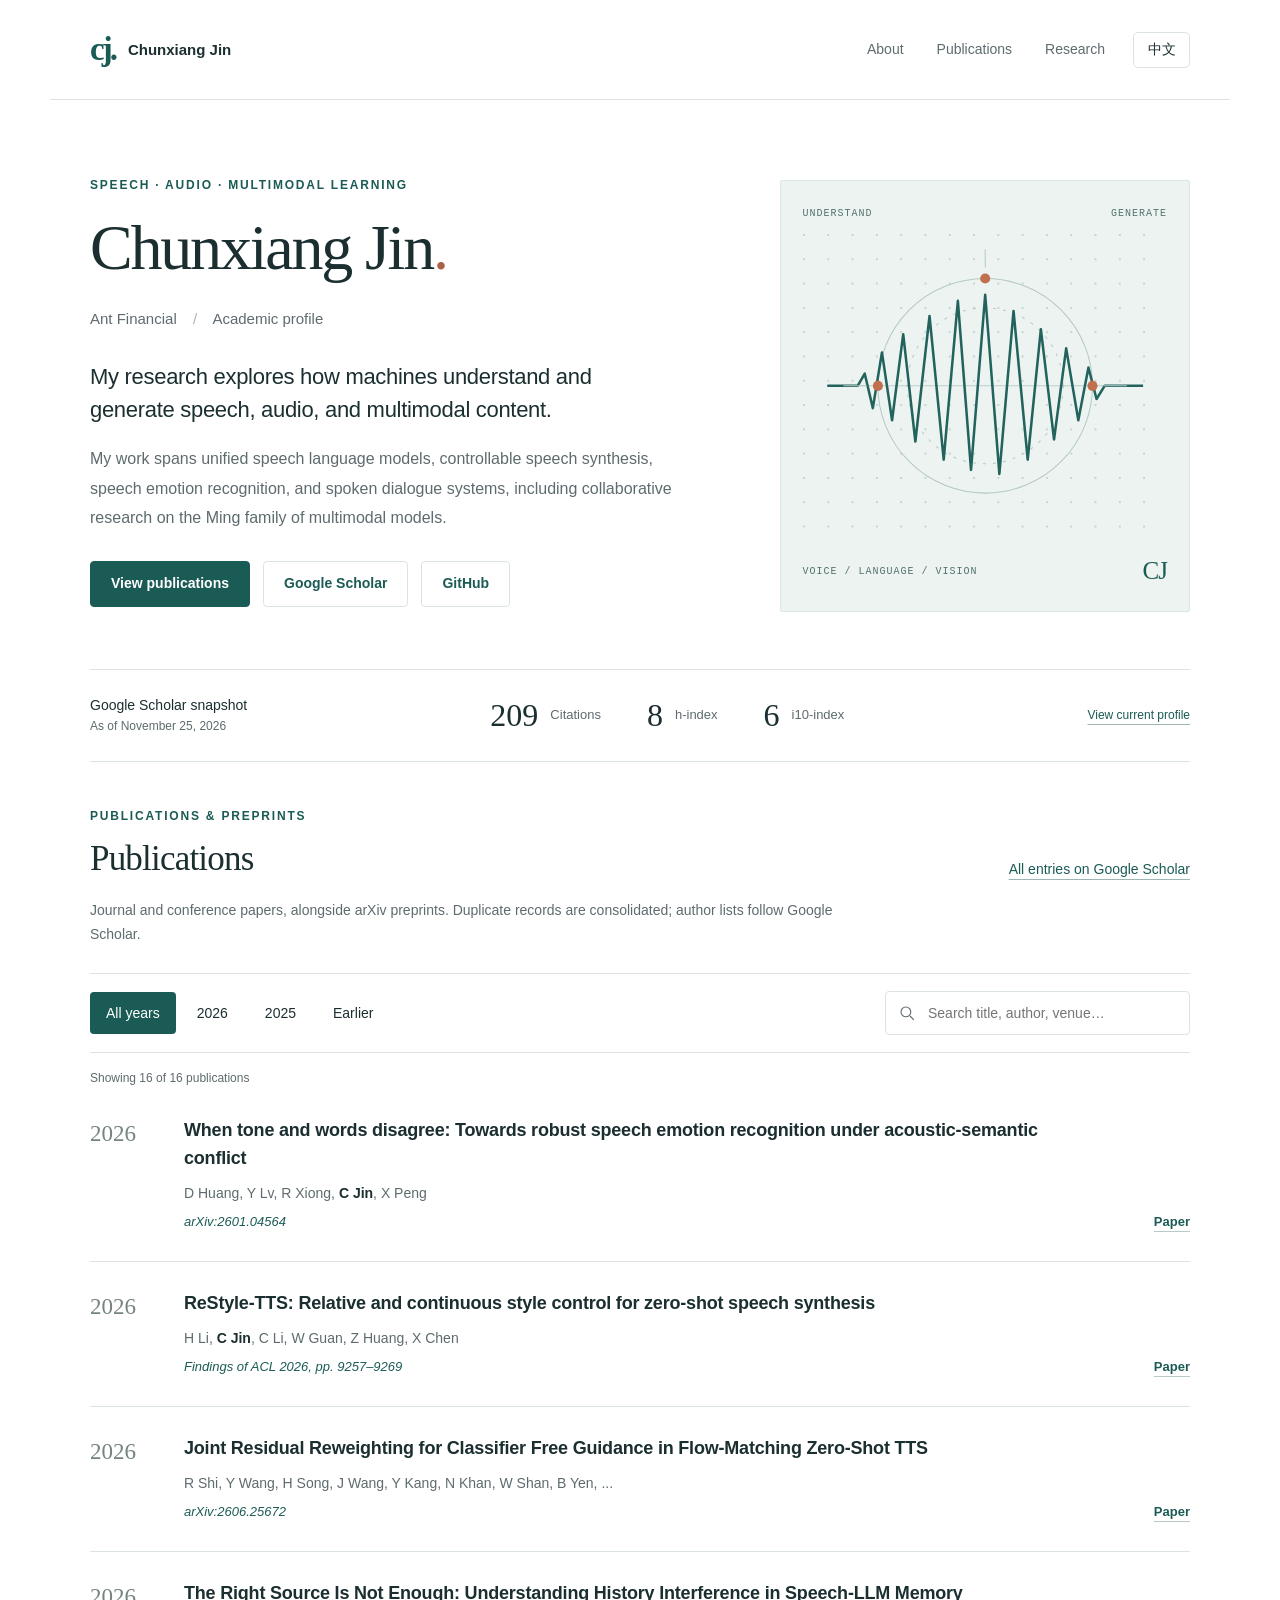
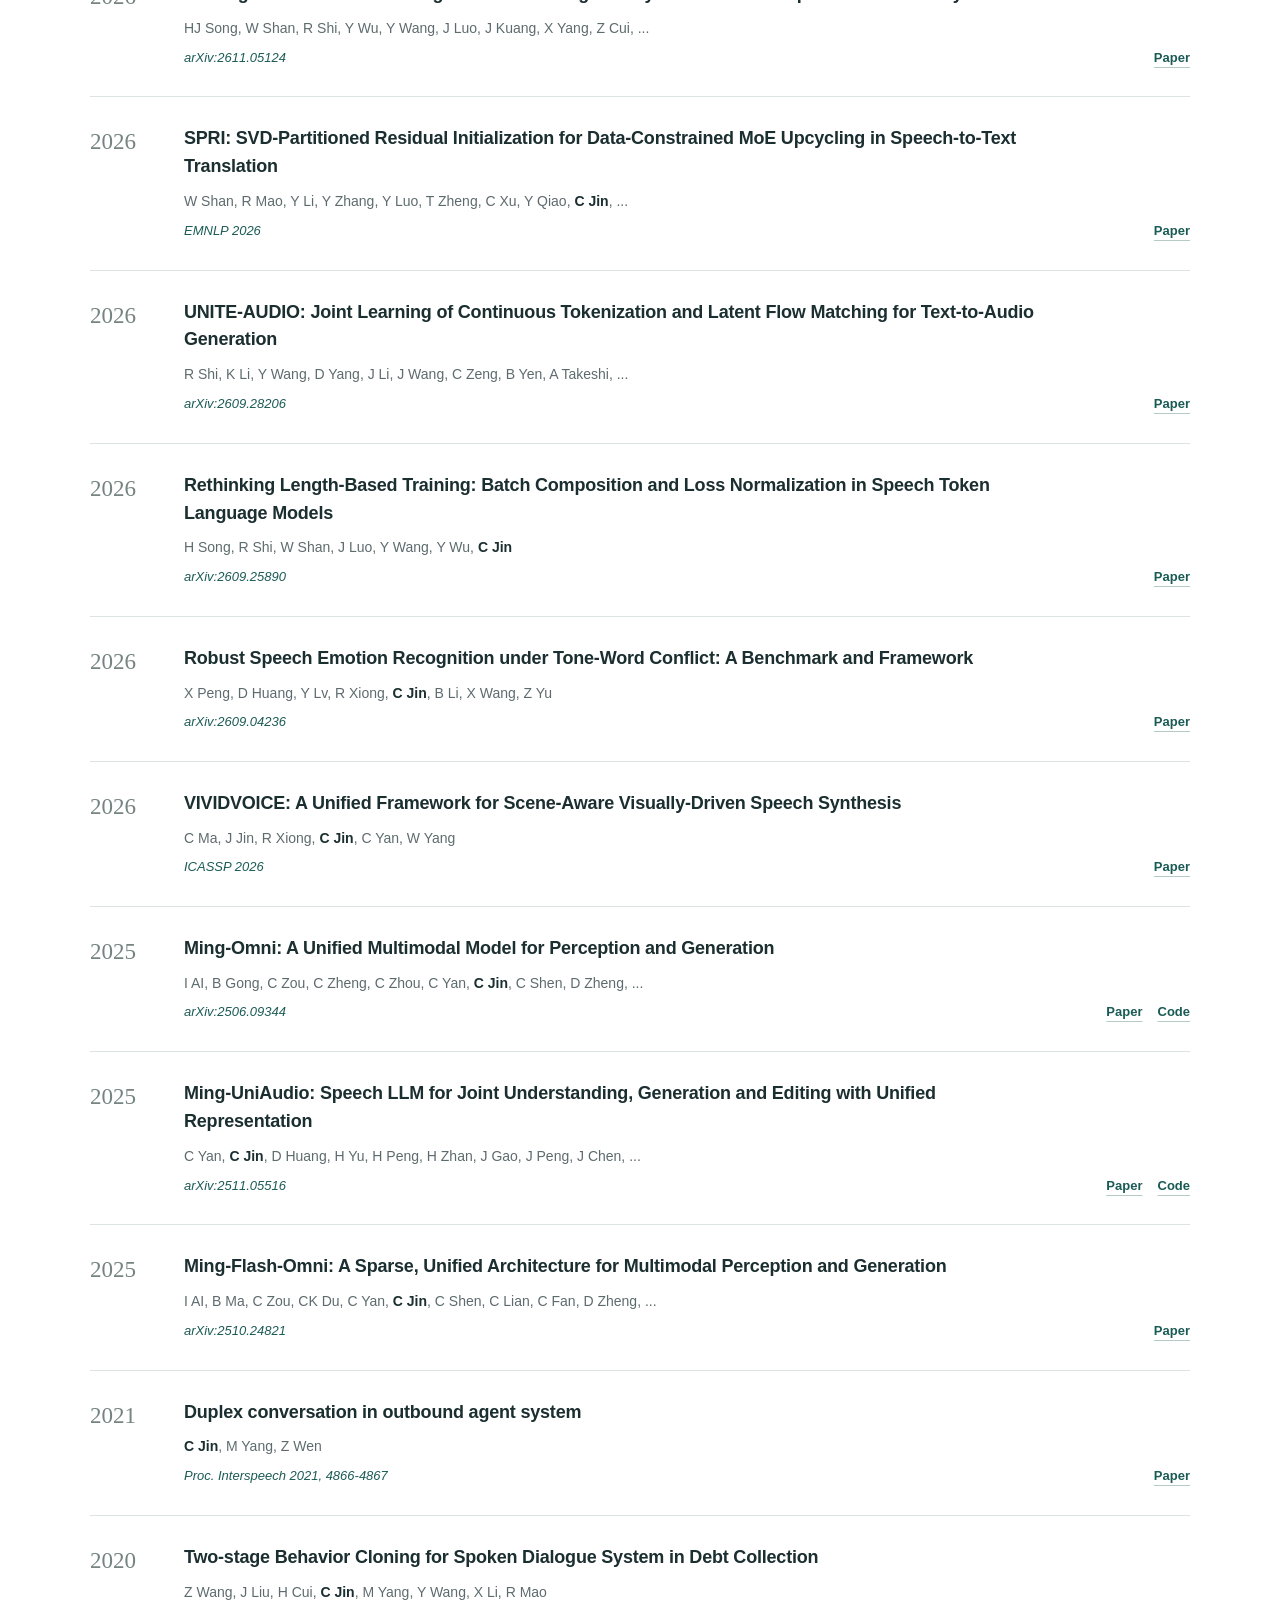
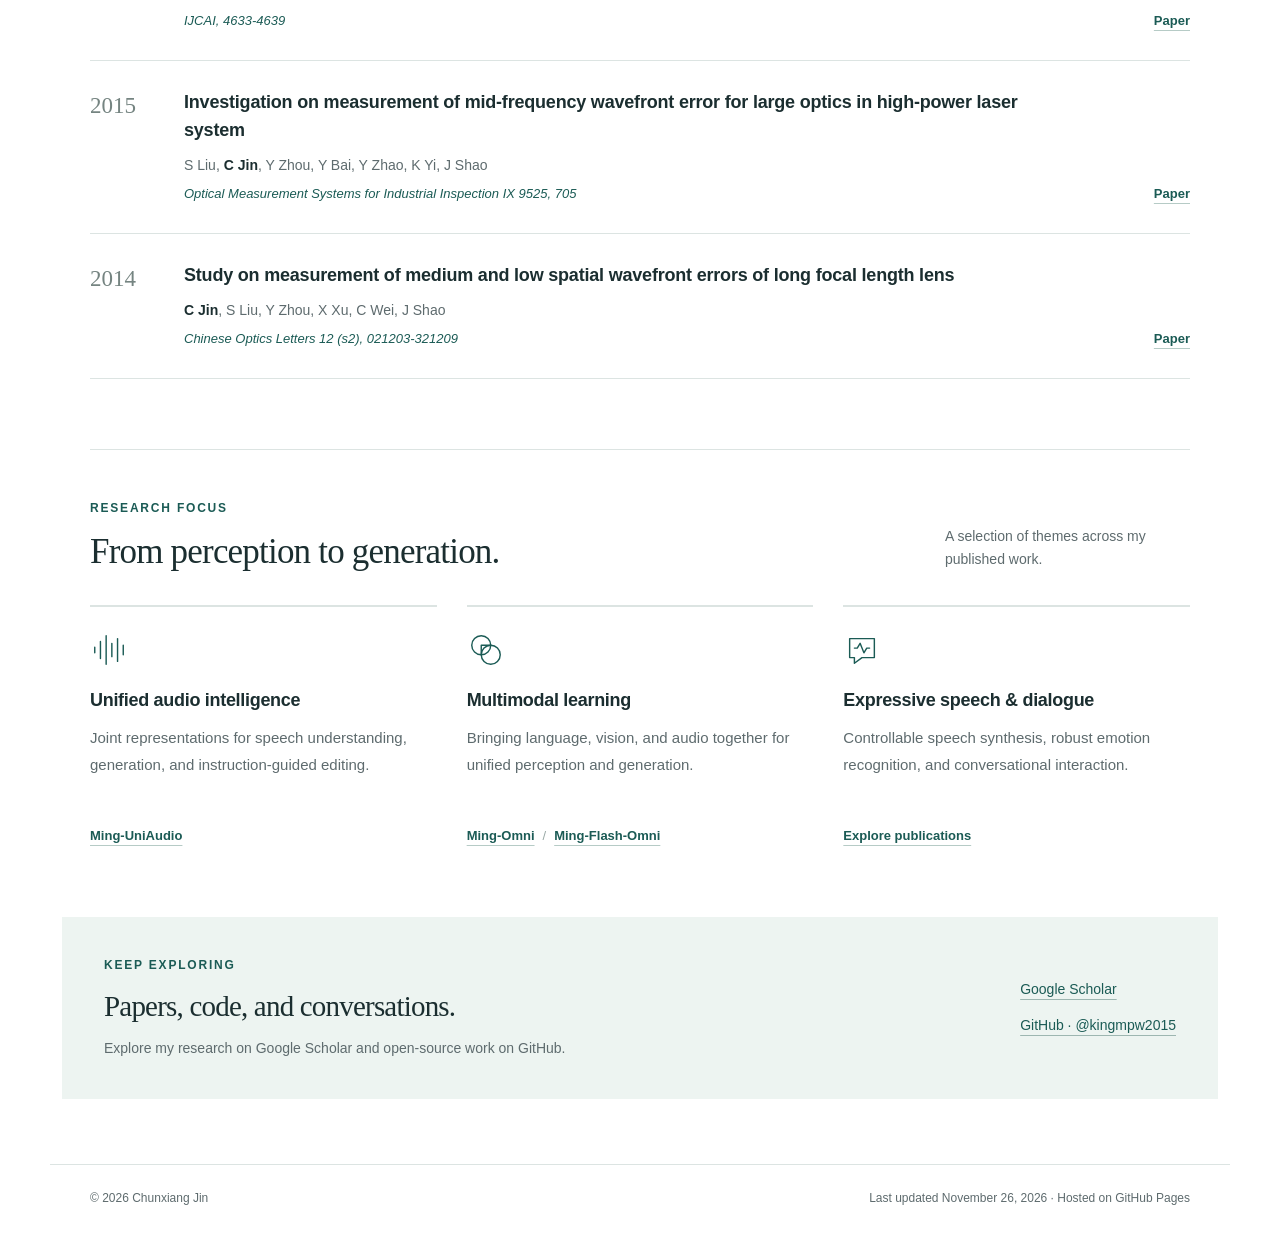
==== commit 3284839c: "Feature full publication list directly below the profile" ====
--- a/index.html
+++ b/index.html
@@ -19,7 +19,7 @@
   <a class="skip" href="#main" data-i18n="skip">Skip to content</a>
   <header class="header">
     <a class="wordmark" href="#about" aria-label="Chunxiang Jin home"><span class="mark">cj.</span><span>Chunxiang Jin</span></a>
-    <nav aria-label="Main navigation"><a href="#about" data-i18n="aboutNav">About</a><a href="#research" data-i18n="researchNav">Research</a><a href="#publications" data-i18n="pubNav">Publications</a></nav>
+    <nav aria-label="Main navigation"><a href="#about" data-i18n="aboutNav">About</a><a href="#publications" data-i18n="pubNav">Publications</a><a href="#research" data-i18n="researchNav">Research</a></nav>
     <button id="language" class="language" type="button" aria-label="Switch to Chinese">中文</button>
   </header>
   <main id="main">
@@ -30,7 +30,7 @@
         <p class="affiliation">Ant Financial <span class="affiliation-divider">/</span> <span data-i18n="academicProfile">Academic profile</span></p>
         <p class="intro" data-i18n="intro">My research explores how machines understand and generate speech, audio, and multimodal content.</p>
         <p class="bio" data-i18n="bio">My work spans unified speech language models, controllable speech synthesis, speech emotion recognition, and spoken dialogue systems, including collaborative research on the Ming family of multimodal models.</p>
-        <div class="hero-links"><a class="button primary" href="https://scholar.google.com/citations?user=cy7ml6kAAAAJ" target="_blank" rel="noopener noreferrer">Google Scholar</a><a class="button secondary" href="https://github.com/kingmpw2015" target="_blank" rel="noopener noreferrer">GitHub</a></div>
+        <div class="hero-links"><a class="button primary" href="#publications" data-i18n="viewPublications">View publications</a><a class="button secondary" href="https://scholar.google.com/citations?user=cy7ml6kAAAAJ" target="_blank" rel="noopener noreferrer">Google Scholar</a><a class="button secondary" href="https://github.com/kingmpw2015" target="_blank" rel="noopener noreferrer">GitHub</a></div>
       </div>
       <div class="hero-art" aria-hidden="true">
         <div class="art-top"><span>UNDERSTAND</span><span>GENERATE</span></div>
@@ -53,16 +53,8 @@
       <div class="metric"><strong>6</strong><span>i10-index</span></div>
       <a class="text-link" href="https://scholar.google.com/citations?user=cy7ml6kAAAAJ" target="_blank" rel="noopener noreferrer" data-i18n="liveProfile">View current profile</a>
     </aside>
-    <section id="research" class="research" aria-labelledby="research-title">
-      <div class="section-heading"><div><p class="eyebrow" data-i18n="researchLabel">RESEARCH FOCUS</p><h2 id="research-title" data-i18n="researchTitle">From perception to generation.</h2></div><p class="section-note" data-i18n="researchNote">A selection of themes across my published work.</p></div>
-      <div class="research-grid">
-        <article class="research-item"><div class="research-icon" aria-hidden="true"><svg viewBox="0 0 40 40"><path d="M5 17v6m6-12v18m6-24v30m6-22v14m6-19v24m6-17v10"/></svg></div><h3 data-i18n="audioTitle">Unified audio intelligence</h3><p data-i18n="audioText">Joint representations for speech understanding, generation, and instruction-guided editing.</p><a href="https://arxiv.org/abs/2511.05516" target="_blank" rel="noopener noreferrer">Ming-UniAudio</a></article>
-        <article class="research-item"><div class="research-icon" aria-hidden="true"><svg viewBox="0 0 40 40"><circle cx="15" cy="15" r="10"/><circle cx="25" cy="25" r="10"/><path d="M15 25V15h10"/></svg></div><h3 data-i18n="multiTitle">Multimodal learning</h3><p data-i18n="multiText">Bringing language, vision, and audio together for unified perception and generation.</p><a href="https://arxiv.org/abs/2506.09344" target="_blank" rel="noopener noreferrer">Ming-Omni</a><span class="link-divider">/</span><a href="https://arxiv.org/abs/2510.24821" target="_blank" rel="noopener noreferrer">Ming-Flash-Omni</a></article>
-        <article class="research-item"><div class="research-icon" aria-hidden="true"><svg viewBox="0 0 40 40"><path d="M7 8h26v20H20l-8 6v-6H7zM12 18h3l3-5 4 10 3-5h3"/></svg></div><h3 data-i18n="speechTitle">Expressive speech & dialogue</h3><p data-i18n="speechText">Controllable speech synthesis, robust emotion recognition, and conversational interaction.</p><a href="#publications" data-i18n="explorePapers">Explore publications</a></article>
-      </div>
-    </section>
     <section id="publications" class="publications" aria-labelledby="publications-title">
-      <div class="section-heading"><div><p class="eyebrow" data-i18n="pubLabel">PUBLICATIONS & PREPRINTS</p><h2 id="publications-title" data-i18n="pubTitle">Research in print.</h2></div><a class="text-link" href="https://scholar.google.com/citations?user=cy7ml6kAAAAJ&sortby=pubdate" target="_blank" rel="noopener noreferrer" data-i18n="allOnScholar">All entries on Google Scholar</a></div>
+      <div class="section-heading"><div><p class="eyebrow" data-i18n="pubLabel">PUBLICATIONS & PREPRINTS</p><h2 id="publications-title" data-i18n="pubTitle">Publications</h2></div><a class="text-link" href="https://scholar.google.com/citations?user=cy7ml6kAAAAJ&sortby=pubdate" target="_blank" rel="noopener noreferrer" data-i18n="allOnScholar">All entries on Google Scholar</a></div>
       <p class="publication-note" data-i18n="pubNote">Journal and conference papers, alongside arXiv preprints. Duplicate records are consolidated; author lists follow Google Scholar.</p>
       <div class="filters" id="filters" hidden>
         <div class="year-filters" role="group" aria-label="Filter publications by year"><button type="button" data-year="all" aria-pressed="true" data-i18n="allYears">All years</button><button type="button" data-year="2026" aria-pressed="false">2026</button><button type="button" data-year="2025" aria-pressed="false">2025</button><button type="button" data-year="earlier" aria-pressed="false" data-i18n="earlier">Earlier</button></div>
@@ -151,9 +143,17 @@
       </article></div>
       <div class="empty" id="empty" hidden><p data-i18n="noResults">No publications match your search.</p><button class="button secondary" id="reset" type="button" data-i18n="reset">Reset filters</button></div>
     </section>
+    <section id="research" class="research" aria-labelledby="research-title">
+      <div class="section-heading"><div><p class="eyebrow" data-i18n="researchLabel">RESEARCH FOCUS</p><h2 id="research-title" data-i18n="researchTitle">From perception to generation.</h2></div><p class="section-note" data-i18n="researchNote">A selection of themes across my published work.</p></div>
+      <div class="research-grid">
+        <article class="research-item"><div class="research-icon" aria-hidden="true"><svg viewBox="0 0 40 40"><path d="M5 17v6m6-12v18m6-24v30m6-22v14m6-19v24m6-17v10"/></svg></div><h3 data-i18n="audioTitle">Unified audio intelligence</h3><p data-i18n="audioText">Joint representations for speech understanding, generation, and instruction-guided editing.</p><a href="https://arxiv.org/abs/2511.05516" target="_blank" rel="noopener noreferrer">Ming-UniAudio</a></article>
+        <article class="research-item"><div class="research-icon" aria-hidden="true"><svg viewBox="0 0 40 40"><circle cx="15" cy="15" r="10"/><circle cx="25" cy="25" r="10"/><path d="M15 25V15h10"/></svg></div><h3 data-i18n="multiTitle">Multimodal learning</h3><p data-i18n="multiText">Bringing language, vision, and audio together for unified perception and generation.</p><a href="https://arxiv.org/abs/2506.09344" target="_blank" rel="noopener noreferrer">Ming-Omni</a><span class="link-divider">/</span><a href="https://arxiv.org/abs/2510.24821" target="_blank" rel="noopener noreferrer">Ming-Flash-Omni</a></article>
+        <article class="research-item"><div class="research-icon" aria-hidden="true"><svg viewBox="0 0 40 40"><path d="M7 8h26v20H20l-8 6v-6H7zM12 18h3l3-5 4 10 3-5h3"/></svg></div><h3 data-i18n="speechTitle">Expressive speech & dialogue</h3><p data-i18n="speechText">Controllable speech synthesis, robust emotion recognition, and conversational interaction.</p><a href="#publications" data-i18n="explorePapers">Explore publications</a></article>
+      </div>
+    </section>
     <section class="connect" aria-labelledby="connect-title"><div><p class="eyebrow" data-i18n="connectLabel">KEEP EXPLORING</p><h2 id="connect-title" data-i18n="connectTitle">Papers, code, and conversations.</h2><p data-i18n="connectText">Explore my research on Google Scholar and open-source work on GitHub.</p></div><div class="connect-links"><a href="https://scholar.google.com/citations?user=cy7ml6kAAAAJ" target="_blank" rel="noopener noreferrer">Google Scholar</a><a href="https://github.com/kingmpw2015" target="_blank" rel="noopener noreferrer">GitHub · @kingmpw2015</a></div></section>
   </main>
-  <footer><span>© 2026 Chunxiang Jin</span><span data-i18n="footer">Last updated November 25, 2026 · Hosted on GitHub Pages</span></footer>
+  <footer><span>© 2026 Chunxiang Jin</span><span data-i18n="footer">Last updated November 26, 2026 · Hosted on GitHub Pages</span></footer>
   <script src="assets/main.js" defer></script>
 </body>
 </html>
--- a/assets/style.css
+++ b/assets/style.css
@@ -4,3 +4,6 @@
 @media(max-width:720px){html{scroll-padding-top:24px}main,.header,footer{padding-left:24px;padding-right:24px}.header{height:auto;min-height:88px;gap:15px;flex-wrap:wrap;padding-top:17px;padding-bottom:15px}.wordmark{font-size:14px}.header nav{order:3;width:100%;justify-content:center;gap:36px}.language{margin-left:auto}.hero{grid-template-columns:1fr;padding:46px 0 37px;gap:30px}.hero h1{font-size:49px}.hero .eyebrow{font-size:10px;letter-spacing:1.5px}.intro{font-size:21px}.hero-art{display:none}.metrics{gap:19px;flex-wrap:wrap;padding:22px 0}.metrics-source{width:100%;display:flex;align-items:center;justify-content:space-between;gap:10px}.metrics-source small{font-size:11px}.metric{flex-direction:row;gap:8px}.metric strong{font-size:27px}.metric span{font-size:12px}.metrics .text-link{max-width:none;margin-left:0;width:100%;font-size:12px}.research{padding:48px 0}.section-heading{align-items:start;flex-direction:column;gap:16px;margin-bottom:25px}h2{font-size:30px}.section-note{max-width:none;margin:0}.research-grid{grid-template-columns:1fr;gap:29px}.research-item{position:relative;padding-left:56px;padding-top:24px}.research-icon{position:absolute;left:0;top:26px;width:32px}.research-item p{min-height:0;margin-bottom:12px}.research-item h3{font-size:18px}.publications{padding:45px 0}.filters{align-items:stretch;flex-direction:column;gap:14px}.year-filters{justify-content:space-between}.year-filters button{padding:9px 13px}.search{width:100%}.publication{grid-template-columns:1fr;gap:5px;padding:24px 0}.pub-year{font-family:var(--sans);font-size:13px;color:var(--green);font-weight:600}.pub-body h3{font-size:17px}.pub-meta{align-items:start;gap:9px;flex-direction:column}.connect{padding:27px 24px;flex-direction:column;align-items:start;margin-bottom:38px;gap:24px}.connect h2{font-size:27px}footer{flex-direction:column;gap:5px;font-size:11px}}
 @media(prefers-reduced-motion:reduce){html{scroll-behavior:auto}}
 @media print{.header nav,.language,.hero-art,.filters,.result-count,.connect,.skip{display:none!important}.hero{display:block;padding:25px 0}.hero h1{font-size:40px}main,.header,footer{max-width:none;padding-left:0;padding-right:0}.publication{break-inside:avoid}.publication[hidden]{display:grid!important}.research{padding:30px 0}.publications{padding:30px 0}a{color:inherit}.metrics{gap:25px}body{font-size:12pt}.header{height:60px}}
+
+/* Publications follow the profile and remain fully expanded by default. */
+.metrics + .publications{border-top:0;padding-top:44px}.publications + .research{border-top:1px solid var(--line);padding-top:48px}
